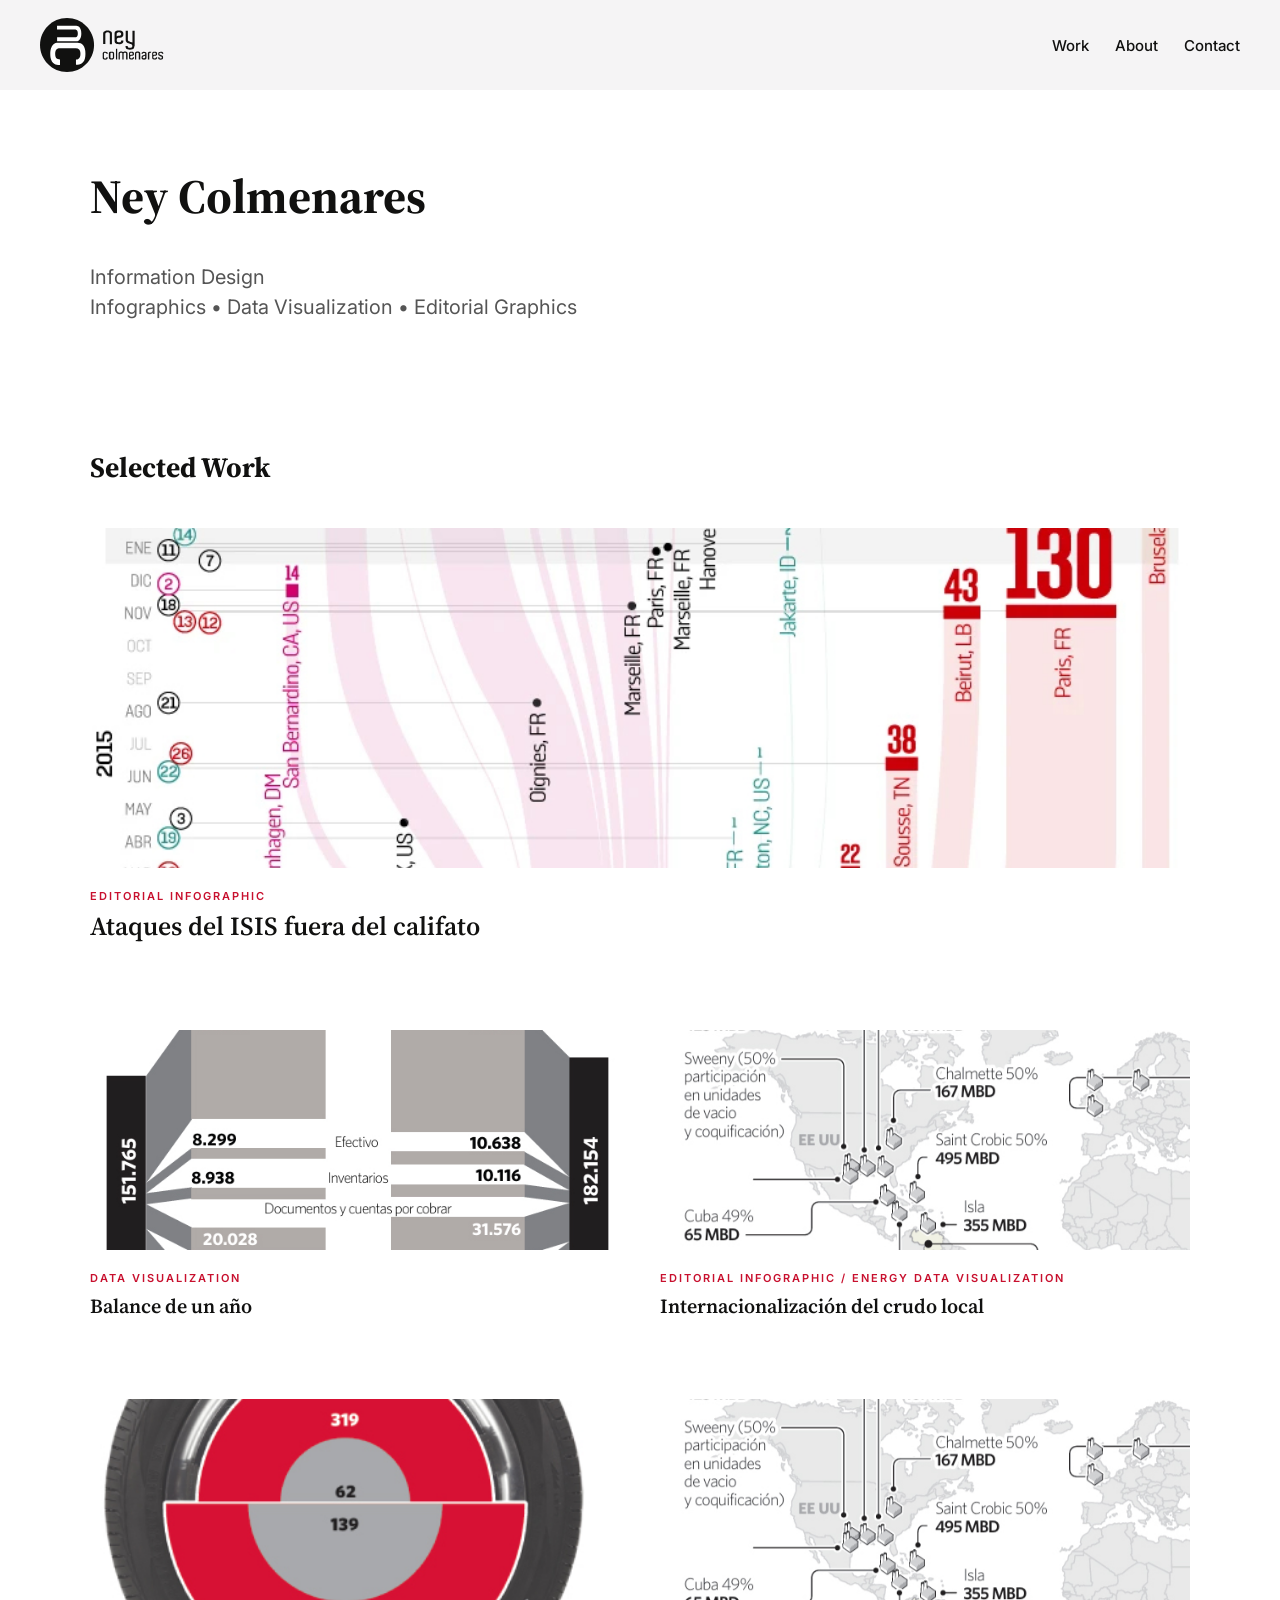
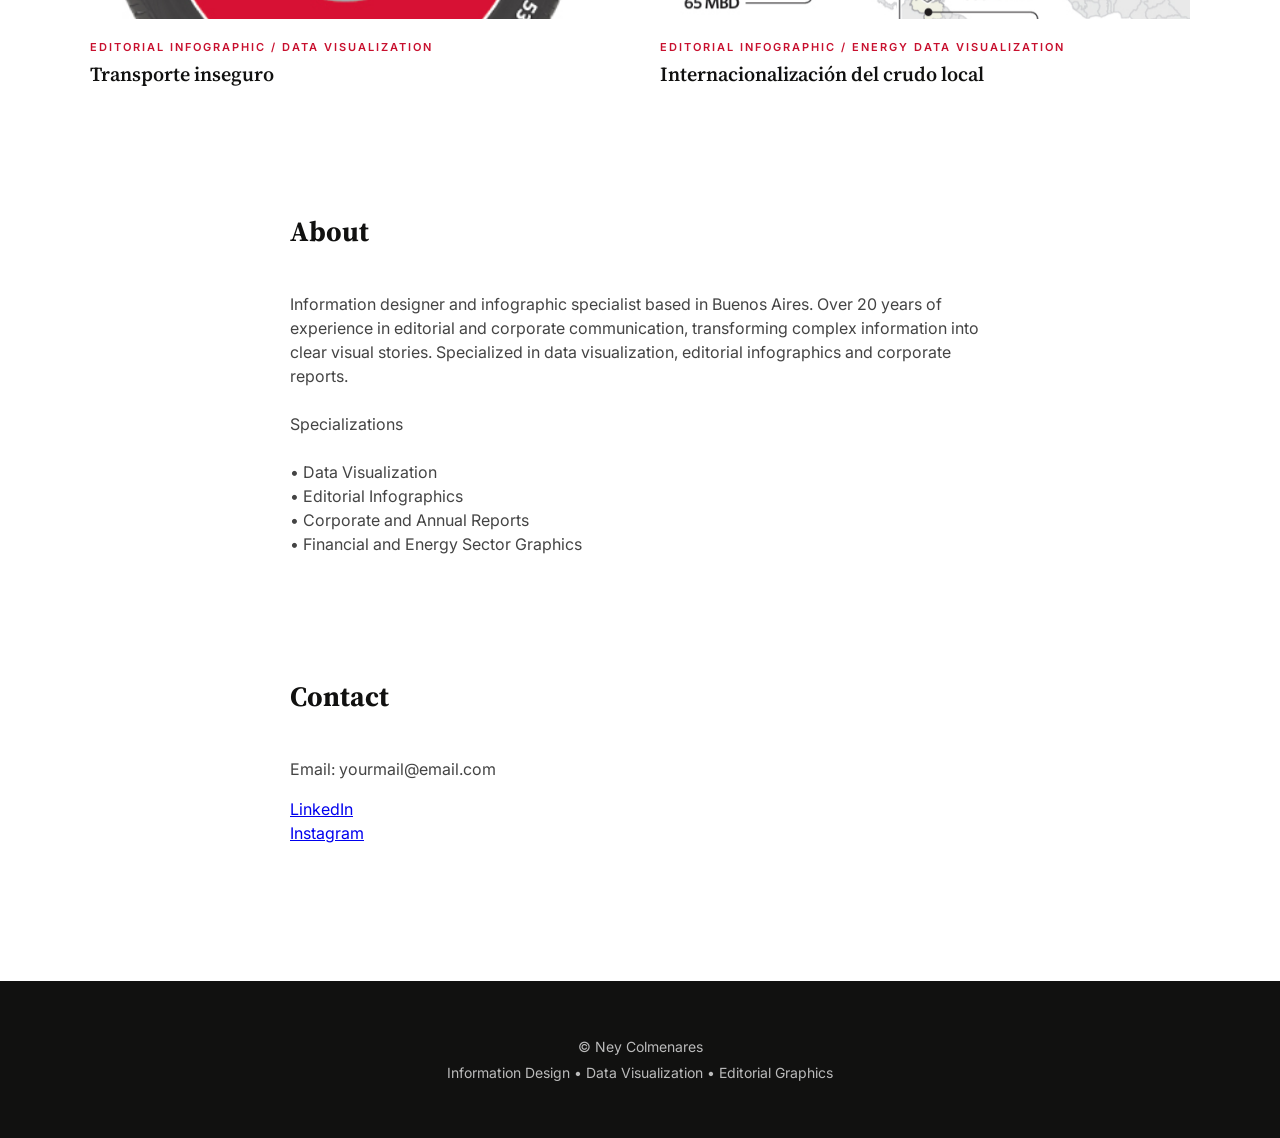
==== index.html @ bd168731 "Add files via upload" ====
<!DOCTYPE html>
<html lang="en">

<head>
<meta charset="UTF-8">
<meta name="viewport" content="width=device-width, initial-scale=1.0">

<title>Ney Colmenares | Information Design</title>

<link href="https://fonts.googleapis.com/css2?family=Inter:wght@400;500;600&family=Source+Serif+4:wght@600;700&display=swap" rel="stylesheet">
<link rel="stylesheet" href="css/styles.css">

</head>


<body>


<header class="header">

<div class="logo">
<img src="images/logo.svg" alt="Ney Colmenares logo">
</div>

<nav>
<a href="#work">Work</a>
<a href="#about">About</a>
<a href="#contact">Contact</a>
</nav>

</header>

<!--------------------------------------------------------------->

<section class="hero">

<h1>Ney Colmenares</h1>

<p>
Information Design<br>
Infographics • Data Visualization • Editorial Graphics
</p>

</section>

<!--------------------------------------------------------------->


<section id="work">

<h2>Selected Work</h2>

<div class="grid">

<article class="project featured">
<a href="ataques-isis.html">
<img src="images/isis.jpg" alt="Ataques del ISIS fuera del califato">

<span class="category">Editorial Infographic</span>
<h3>Ataques del ISIS fuera del califato</h3>

</a>
</article>

<article class="project">
<a href="balance-anio.html">
<img src="images/balanceDeUnAnioTN.jpg" alt="Balance de un año">

<span class="category">Data Visualization</span>
<h3>Balance de un año</h3>

</a>
</article>

<article class="project">
<a href="crudo-local.html">
<img src="images/crudo-localTN.jpg" alt="Internacionalización del crudo local">

<span class="category">Editorial Infographic / Energy Data Visualization</span>
<h3>Internacionalización del crudo local</h3>

</a>
</article>

<article class="project">
<a href="transporte-inseguro.html">
<img src="images/transporteInseguroTN.jpg" alt="Transporte inseguro">

<span class="category">Editorial Infographic / Data Visualization</span>
<h3>Transporte inseguro</h3>

</a>
</article>

<article class="project">
<a href="crudo-local.html">
<img src="images/crudo-localTN.jpg" alt="Internacionalización del crudo local">

<span class="category">Editorial Infographic / Energy Data Visualization</span>
<h3>Internacionalización del crudo local</h3>

</a>
</article>

</div>
</section>

<!--------------------------------------------------------------->

<section id="about">

<h2>About</h2>

<p>
Information designer and infographic specialist based in Buenos Aires.

Over 20 years of experience in editorial and corporate communication, transforming complex information into clear visual stories.

Specialized in data visualization, editorial infographics and corporate reports.
<br><br>
Specializations
<br><br>
• Data Visualization<br>
• Editorial Infographics<br>
• Corporate and Annual Reports<br>
• Financial and Energy Sector Graphics
</p>

</section>

<!--------------------------------------------------------------->

<section id="contact">

<h2>Contact</h2>

<p>Email: yourmail@email.com</p>

<p>
<a href="#">LinkedIn</a><br>
<a href="#">Instagram</a>
</p>

</section>

<!--------------------------------------------------------------->

<footer>

<p>© Ney Colmenares</p>
<p>Information Design • Data Visualization • Editorial Graphics</p>

</footer>


</body>

</html>
---- css/styles.css ----
:root{
--accent:#C8102E;
--dark:#111110;
--light:#f5f4f5;
}

/* base */

body{
font-family: 'Inter', sans-serif;
margin:0;
background:white;
color:var(--dark);
line-height:1.5;
}

h1,h2,h3{
font-family: 'Source Serif 4', serif;
}

/* ancho editorial */

section{
max-width:1100px;
margin:auto;
}

section h2{
font-size:28px;
margin-bottom:40px;
}

/* header */

.header{
display:flex;
justify-content:space-between;
align-items:center;
padding:18px 40px;
position:sticky;
top:0;
background:var(--light);
z-index:100;
}

/* logo */

.logo img{
width:130px;
height:auto;
display:block;
}

/* navegación */

nav a{
margin-left:22px;
text-decoration:none;
color:var(--dark);
font-weight:500;
font-size:15px;
}

nav a:hover{
color:var(--accent);
}

/* hero */

.hero{
padding:40px 40px 40px 40px;
}

.hero h1{
font-size:48px;
line-height:1.1;
font-weight:700;
}

.hero p{
font-size:20px;
color:#555;
margin-top:10px;
}

/* sección work */

#work{
padding:40px;
}

/* grilla editorial */

.grid{
display:grid;
grid-template-columns:repeat(2,1fr);
gap:40px;
align-items:start;
}

/* proyecto destacado */

.project:first-child{
grid-column:span 2;
}

.project{
cursor:pointer;
}

/* imágenes */

.featured{
grid-column:span 2;
}

.featured img{
height:320px;
object-fit:cover;
}

.project img{
width:100%;
height:220px;
object-fit:cover;
}

.project:hover img{
transform:scale(1.03);
}

/* links proyecto */

.project a{
text-decoration:none;
color:var(--dark);
}

/* títulos proyecto */

.project h3{
margin-top:14px;
font-size:20px;
}

.project:hover h3{
color:var(--accent);
}

/* categoría proyecto */

.grid{
display:grid;
grid-template-columns:repeat(2,1fr);
gap:60px 40px;
align-items:start;
}

.project{
cursor:pointer;
}

.project img{
width:100%;
height:220px;
object-fit:cover;
transition:transform 0.35s ease;
}

.project:hover img{
transform:scale(1.03);
}


.project-page{
max-width:900px;
margin:auto;
padding:80px 20px;
}

.project-page h1{
font-size:40px;
margin-bottom:10px;
}

.project-section{
margin-top:40px;
}

.project-section h2{
font-size:16px;
margin-bottom:10px;
text-transform:uppercase;
letter-spacing:1px;
}

.project-section p{
line-height:1.7;
color:#444;
max-width:700px;
}

.project-image{
margin-top:40px;
}

.project-image img{
width:100%;
height:auto;
}

.reference-image{
margin-top:20px;
}

.reference-image img{
width:100%;
max-width:700px;
height:auto;
}

/* featured */

.project.featured{
grid-column:span 2;
}

.project.featured img{
height:340px;
}

/* category */

.category{
display:block;
font-size:11px;
letter-spacing:2px;
text-transform:uppercase;
color:var(--accent);
margin-top:14px;
font-weight:600;
}

.project.featured .category{
font-size:11px;
letter-spacing:2px;
}

/* titles */

.project h3{
margin-top:6px;
font-size:20px;
font-weight:600;
line-height:1.3;
transition:all 0.25s ease;
}

.project.featured h3{
font-size:26px;
}

.project:hover h3{
transform:translateY(-2px);
color:var(--accent);
}
/* about y contact */

#about,
#contact{
padding:40px;
max-width:700px;
}

#about p,
#contact p{
color:#444;
}

/* Project page */

.project-page{
max-width:900px;
margin:auto;
padding:80px 20px;
}

.project-page h1{
font-size:40px;
margin-bottom:10px;
}

.project-section{
margin-top:40px;
}

.project-section h2{
font-size:18px;
margin-bottom:10px;
text-transform:uppercase;
letter-spacing:1px;
}

.project-section p{
line-height:1.6;
color:#444;
}

.project-image{
margin-top:60px;
}

.project-image img{
width:100%;
height:auto;
}


/* footer */

footer{
padding:50px 40px;
text-align:center;
font-size:14px;
color:#bbb;
margin-top:80px;
background:var(--dark);
}

footer p{
margin:5px 0;
}
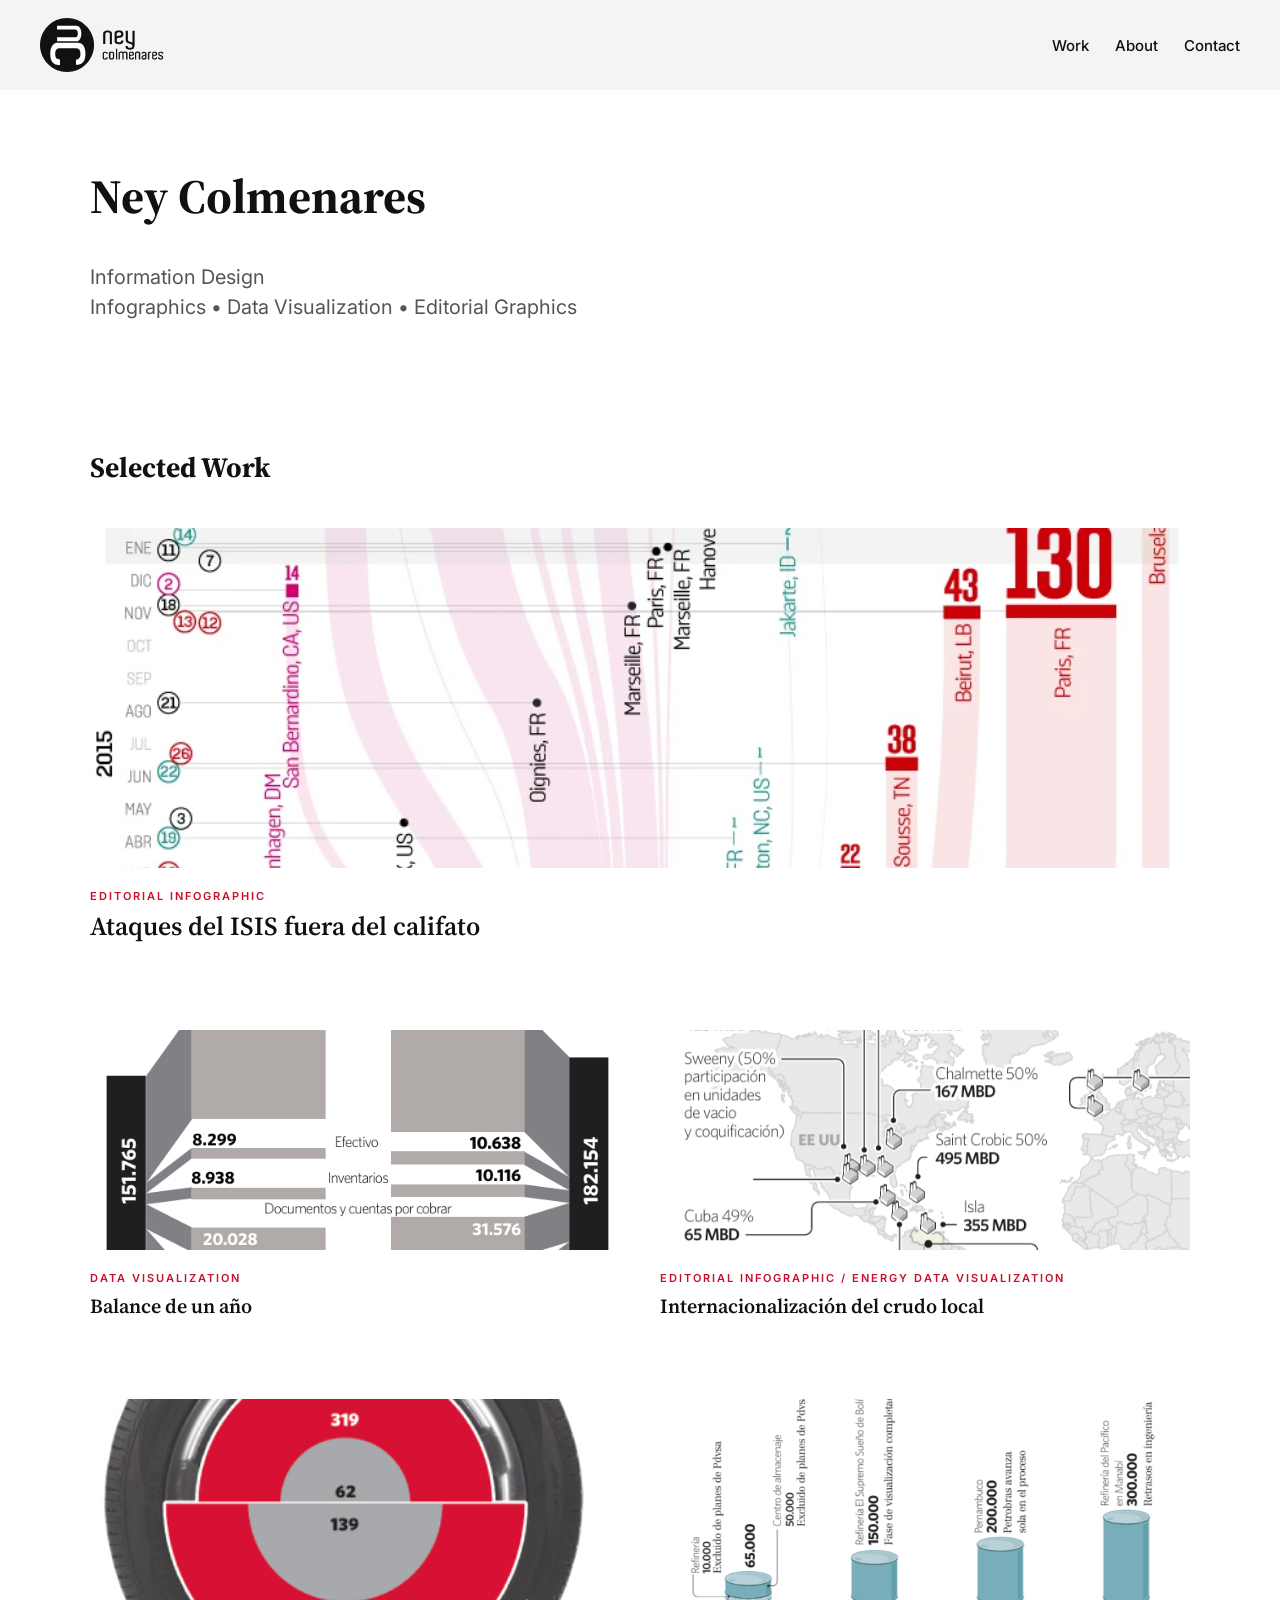
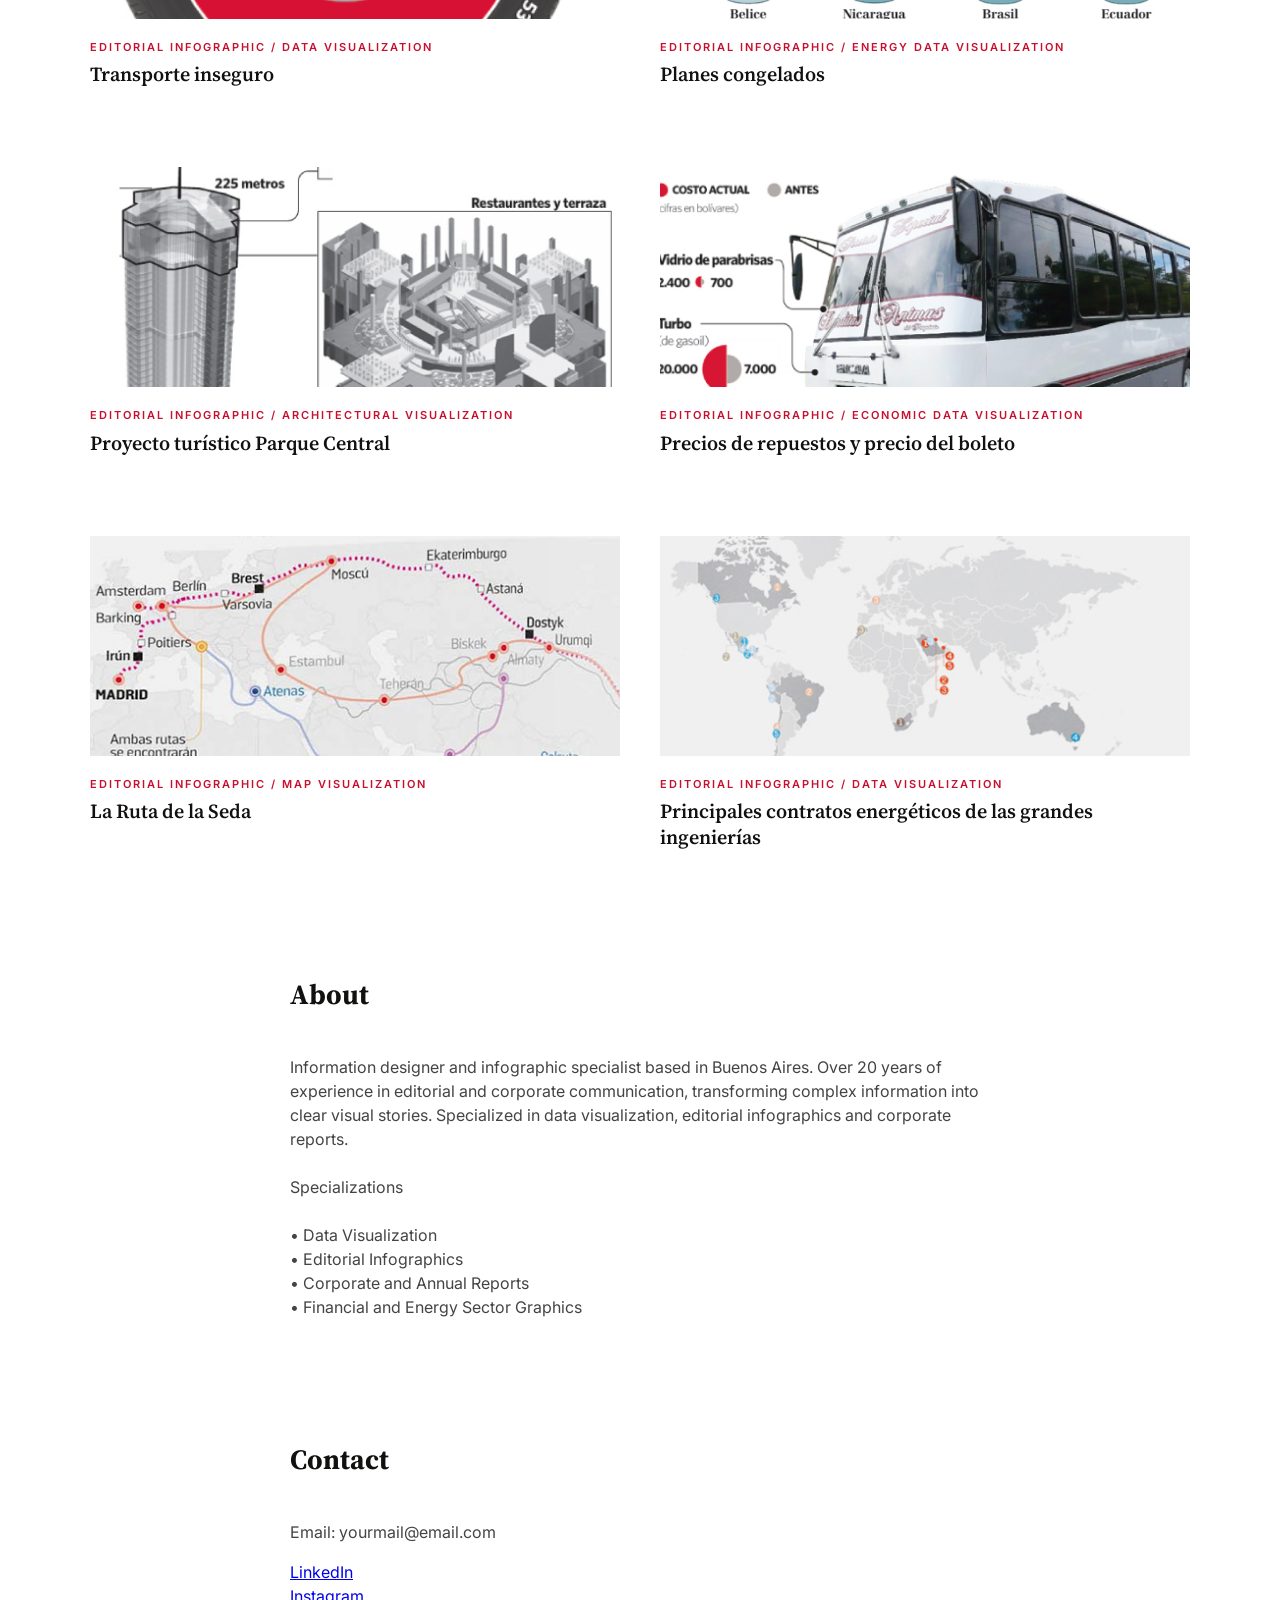
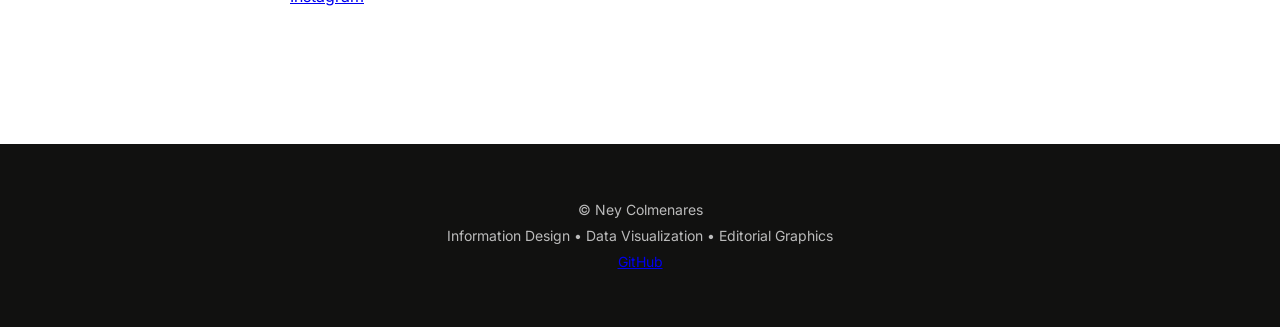
==== commit 5ac388aa: "Add files via upload" ====
--- a/index.html
+++ b/index.html
@@ -4,11 +4,13 @@
 <head>
 <meta charset="UTF-8">
 <meta name="viewport" content="width=device-width, initial-scale=1.0">
+<meta name="description" content="Portfolio of editorial infographics and data visualization by Ney Colmenares, infographic designer with over 20 years of experience.">
 
 <title>Ney Colmenares | Information Design</title>
 
 <link href="https://fonts.googleapis.com/css2?family=Inter:wght@400;500;600&family=Source+Serif+4:wght@600;700&display=swap" rel="stylesheet">
 <link rel="stylesheet" href="css/styles.css">
+<link rel="icon" type="image/svg+xml" href="images/favicon.svg">
 
 </head>
 
@@ -93,11 +95,53 @@
 </article>
 
 <article class="project">
-<a href="crudo-local.html">
-<img src="images/crudo-localTN.jpg" alt="Internacionalización del crudo local">
+<a href="planes-congelados.html">
+<img src="images/planes-congeladosTN.jpg" alt="Planes congelados">
 
 <span class="category">Editorial Infographic / Energy Data Visualization</span>
-<h3>Internacionalización del crudo local</h3>
+<h3>Planes congelados</h3>
+
+</a>
+</article>
+
+</article>
+
+<article class="project">
+<a href="parque-central.html">
+<img src="images/parque-centralTN.jpg" alt="Proyecto turístico">
+
+<span class="category">Editorial Infographic / Architectural Visualization</span>
+<h3>Proyecto turístico Parque Central</h3>
+
+</a>
+</article>
+
+<article class="project">
+<a href="precio-repuestos.html">
+<img src="images/precio-repuestosTN.jpg" alt="Precios de repuestos">
+
+<span class="category">Editorial Infographic / Economic Data Visualization</span>
+<h3>Precios de repuestos y precio del boleto</h3>
+
+</a>
+</article>
+
+<article class="project">
+<a href="la-ruta-de-la-seda.html">
+<img src="images/la-ruta-de-la-sedaTN.jpg" alt="La ruta de la seda">
+
+<span class="category">Editorial Infographic / Map Visualization</span>
+<h3>La Ruta de la Seda</h3>
+
+</a>
+</article>
+
+<article class="project">
+<a href="contratos-emergeticos.html">
+<img src="images/contratos-emergeticosTN.jpg" alt="Contratos energéticos">
+
+<span class="category">Editorial Infographic / Data Visualization</span>
+<h3>Principales contratos energéticos de las grandes ingenierías</h3>
 
 </a>
 </article>
@@ -149,6 +193,7 @@
 
 <p>© Ney Colmenares</p>
 <p>Information Design • Data Visualization • Editorial Graphics</p>
+<p><a href="https://github.com/neycolmenares">GitHub</a></p>
 
 </footer>
 
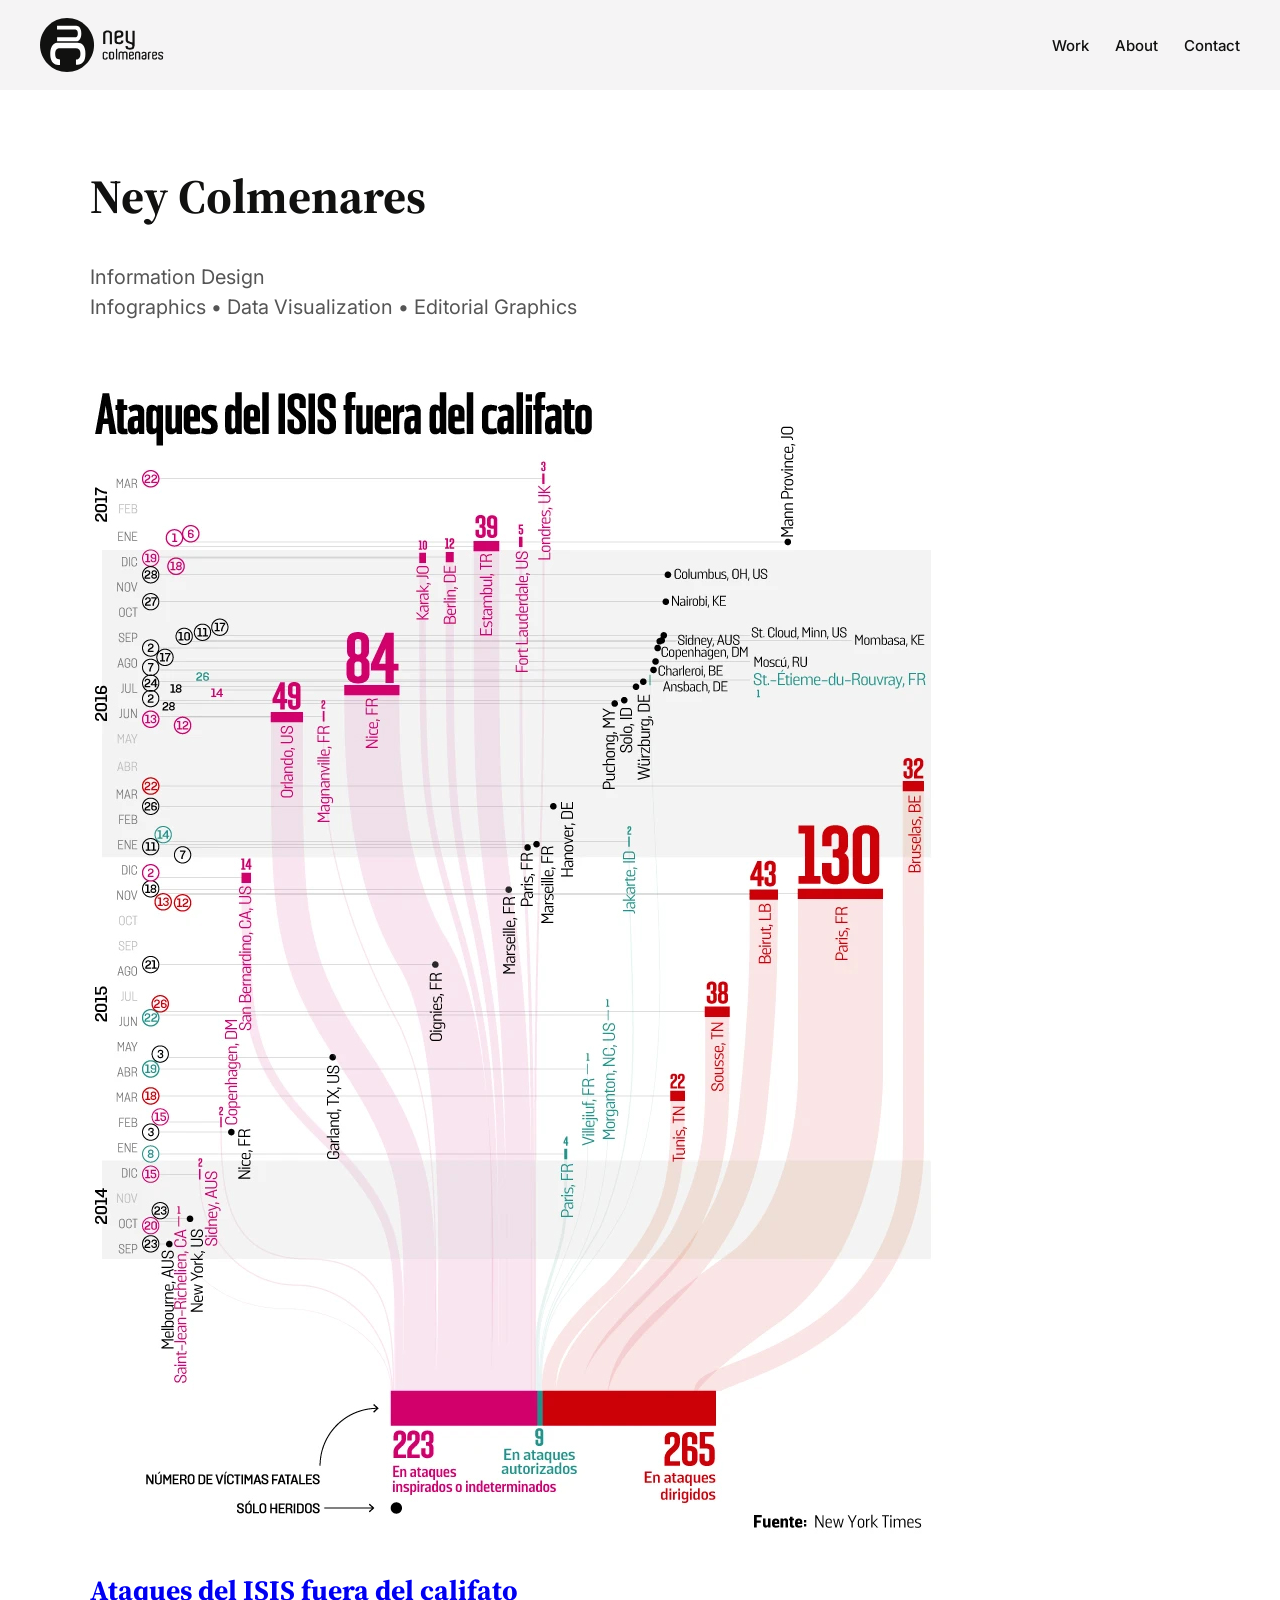
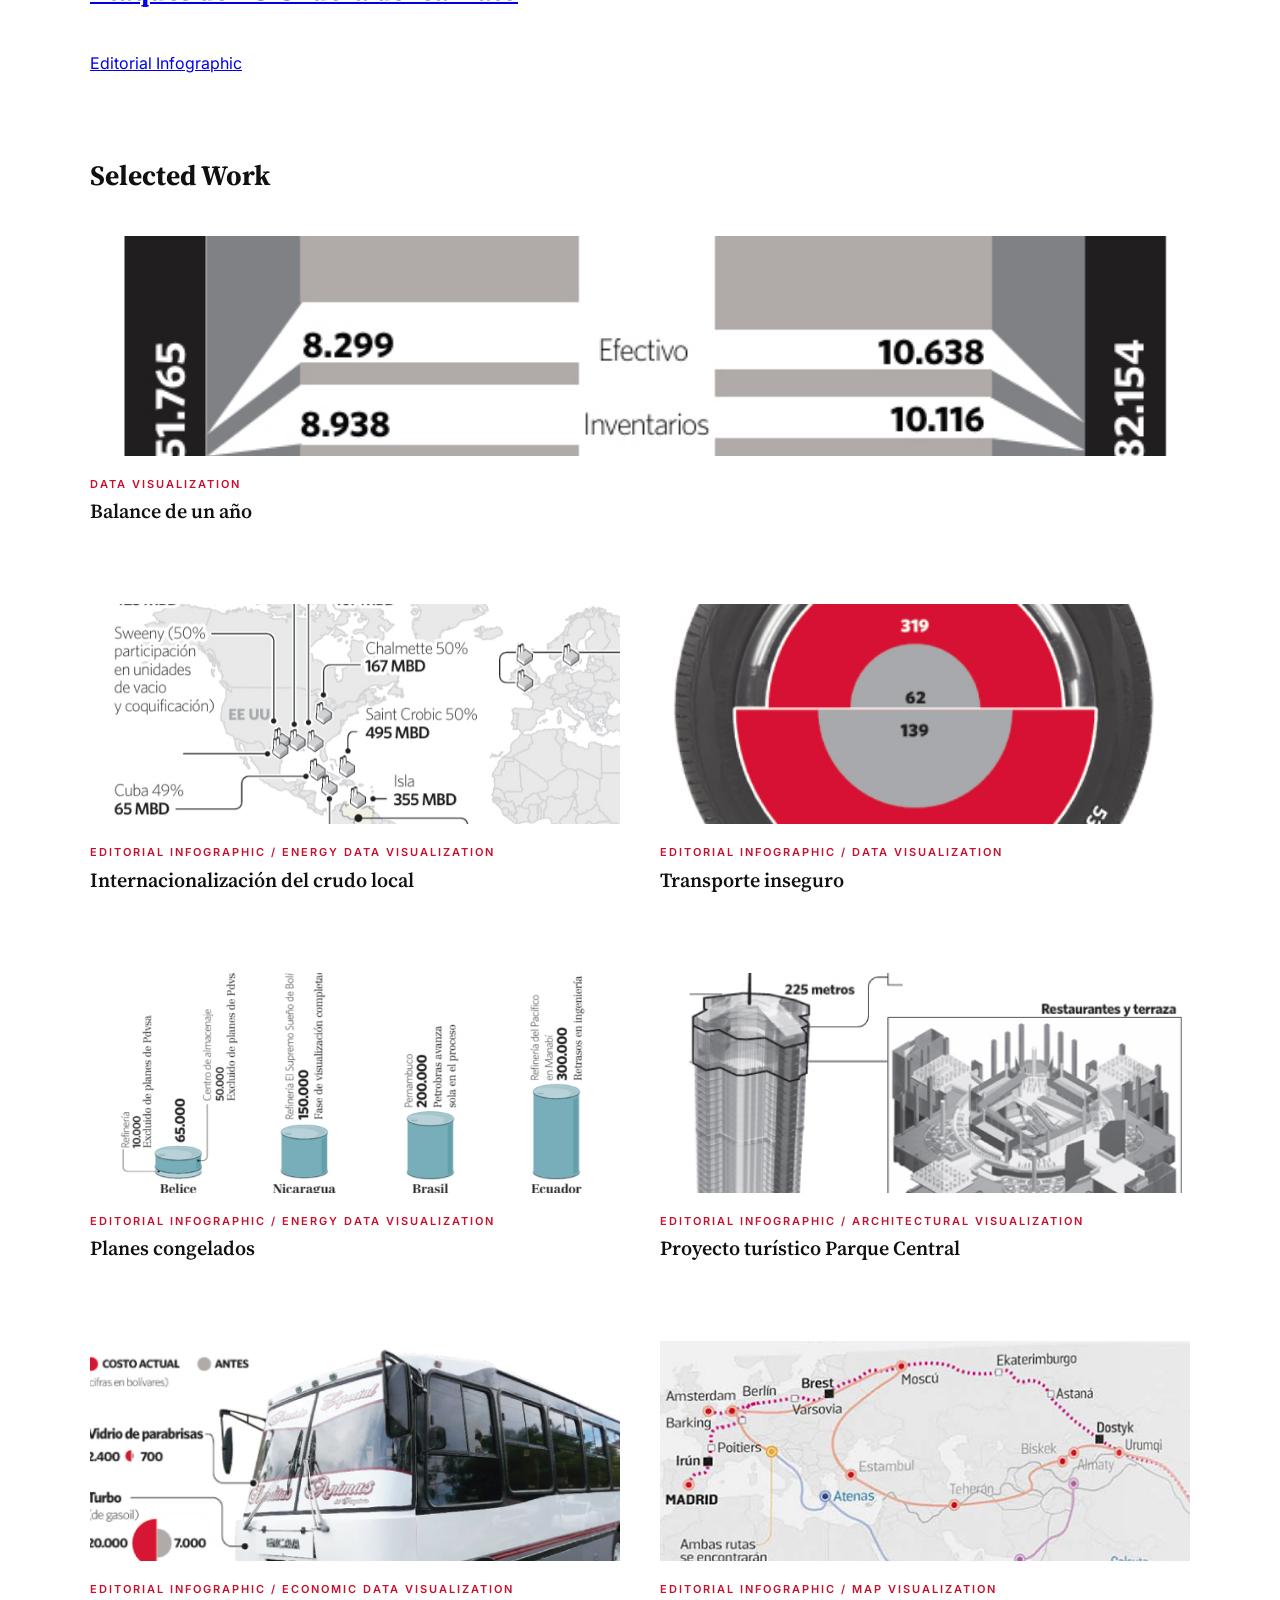
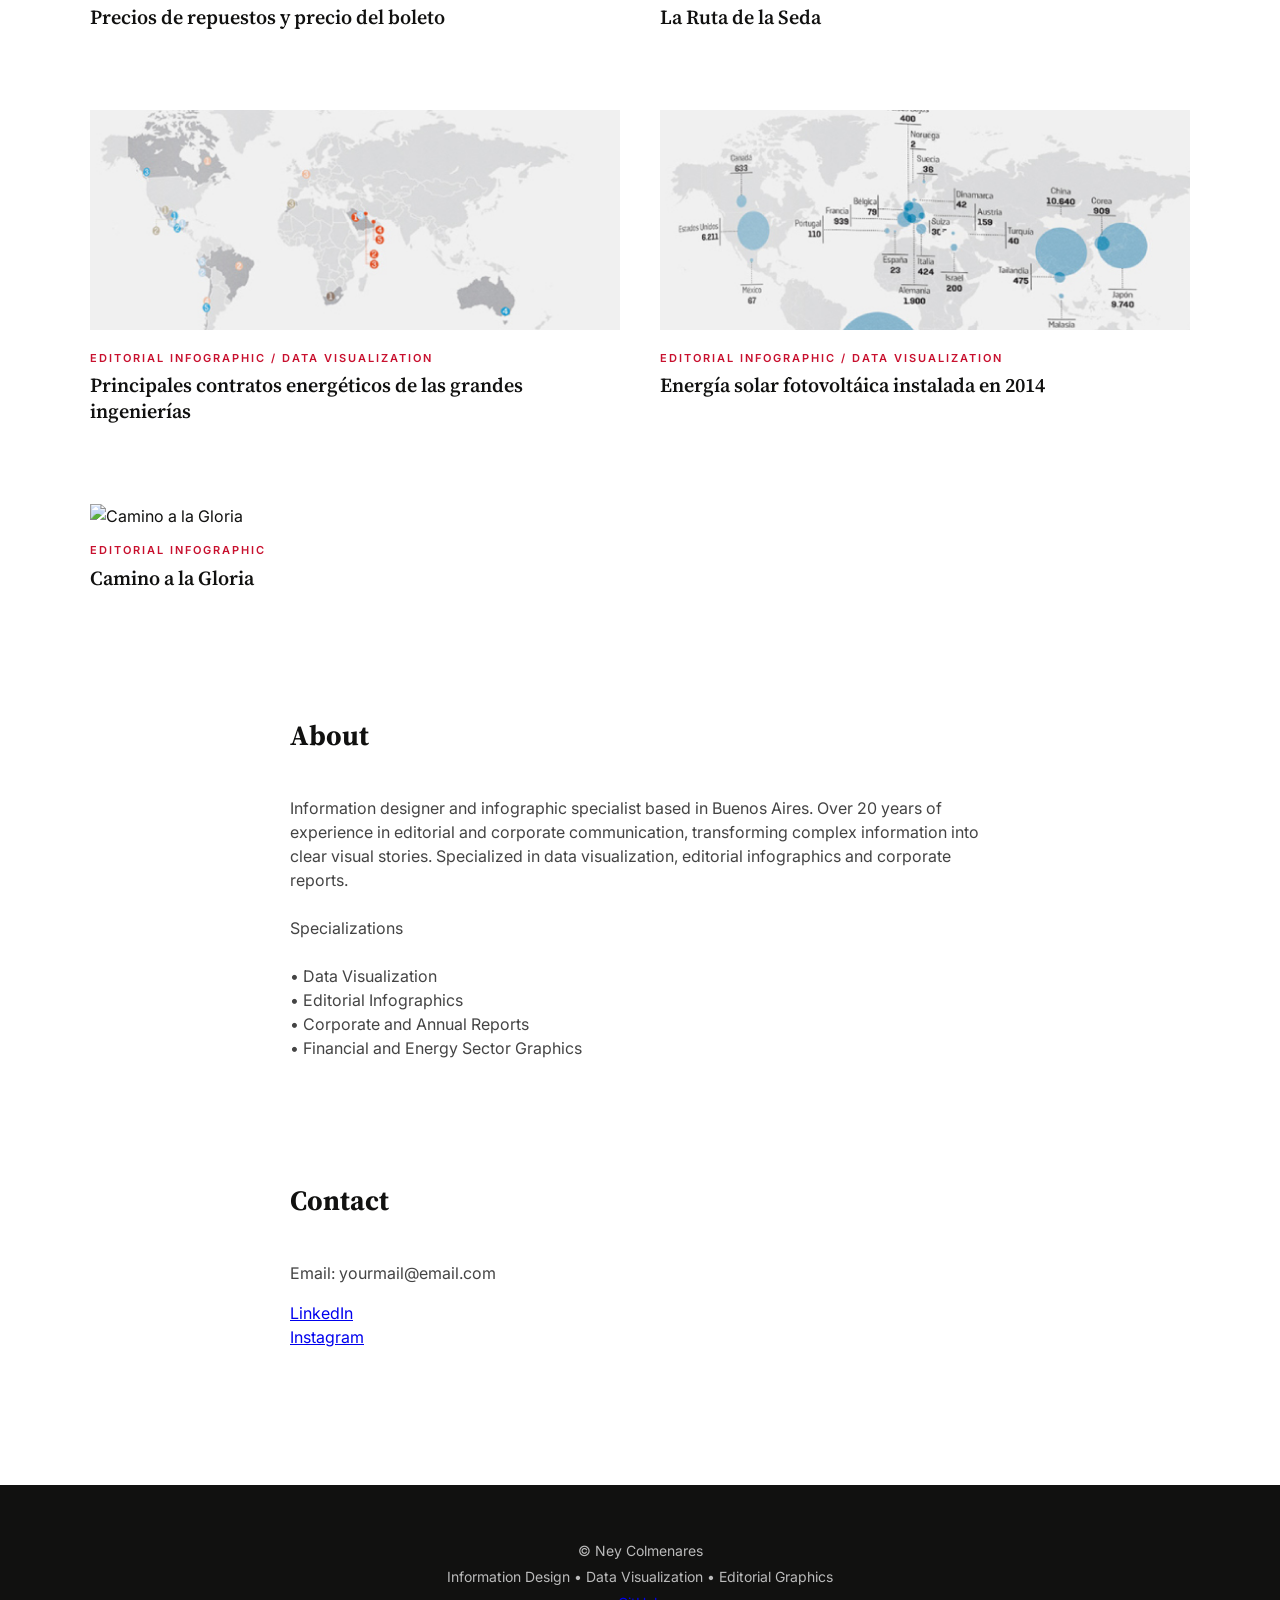
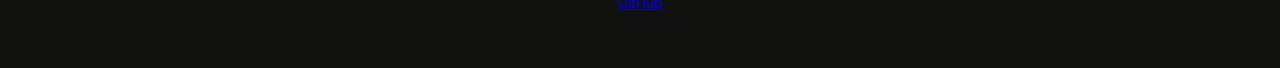
==== commit c4d109e1: "Add files via upload" ====
--- a/index.html
+++ b/index.html
@@ -32,6 +32,7 @@
 
 </header>
 
+
 <!--------------------------------------------------------------->
 
 <section class="hero">
@@ -45,6 +46,21 @@
 
 </section>
 
+<section class="hero-project">
+  <a href="ataques-isis.html">
+    
+    <div class="hero-image">
+      <img src="images/isis.jpg" alt="Ataques del ISIS fuera del califato">
+    </div>
+
+    <div class="hero-content">
+      <h2>Ataques del ISIS fuera del califato</h2>
+      <p>Editorial Infographic</p>
+    </div>
+
+  </a>
+</section>
+
 <!--------------------------------------------------------------->
 
 
@@ -54,7 +70,7 @@
 
 <div class="grid">
 
-<article class="project featured">
+<!-- <article class="project featured">
 <a href="ataques-isis.html">
 <img src="images/isis.jpg" alt="Ataques del ISIS fuera del califato">
 
@@ -62,7 +78,7 @@
 <h3>Ataques del ISIS fuera del califato</h3>
 
 </a>
-</article>
+</article>-->
 
 <article class="project">
 <a href="balance-anio.html">
@@ -142,6 +158,30 @@
 
 <span class="category">Editorial Infographic / Data Visualization</span>
 <h3>Principales contratos energéticos de las grandes ingenierías</h3>
+
+</a>
+</article>
+
+</article>
+
+<article class="project">
+<a href="fotovoltaica2014.html">
+<img src="images/fotovoltaica2014TN.jpg" alt="Energía solar fotovoltáica instalada en 2014">
+
+<span class="category">Editorial Infographic / Data Visualization</span>
+<h3>Energía solar fotovoltáica instalada en 2014</h3>
+
+</a>
+</article>
+
+</article>
+
+<article class="project">
+<a href="Camino-a-la-gloria.html">
+<img src="images/Camino-a-la-gloriaTN.jpg" alt="Camino a la Gloria">
+
+<span class="category">Editorial Infographic</span>
+<h3>Camino a la Gloria</h3>
 
 </a>
 </article>
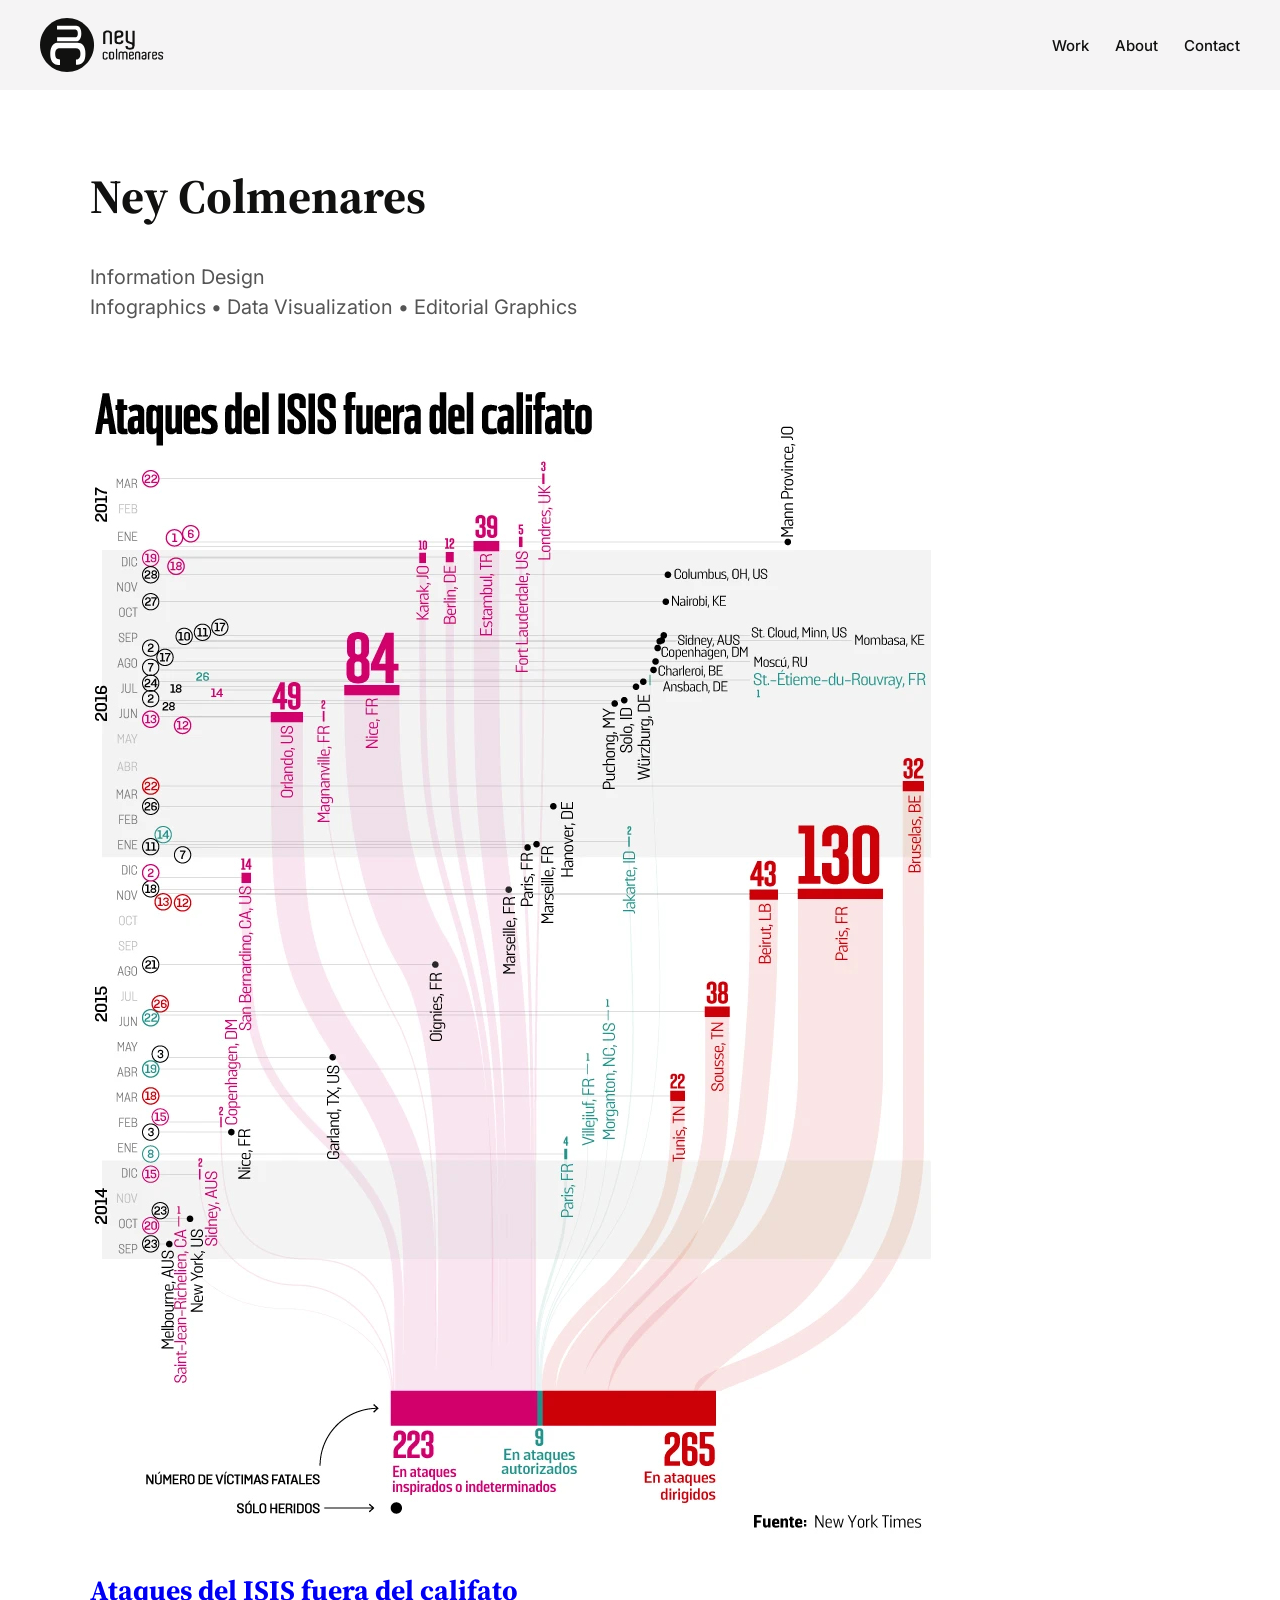
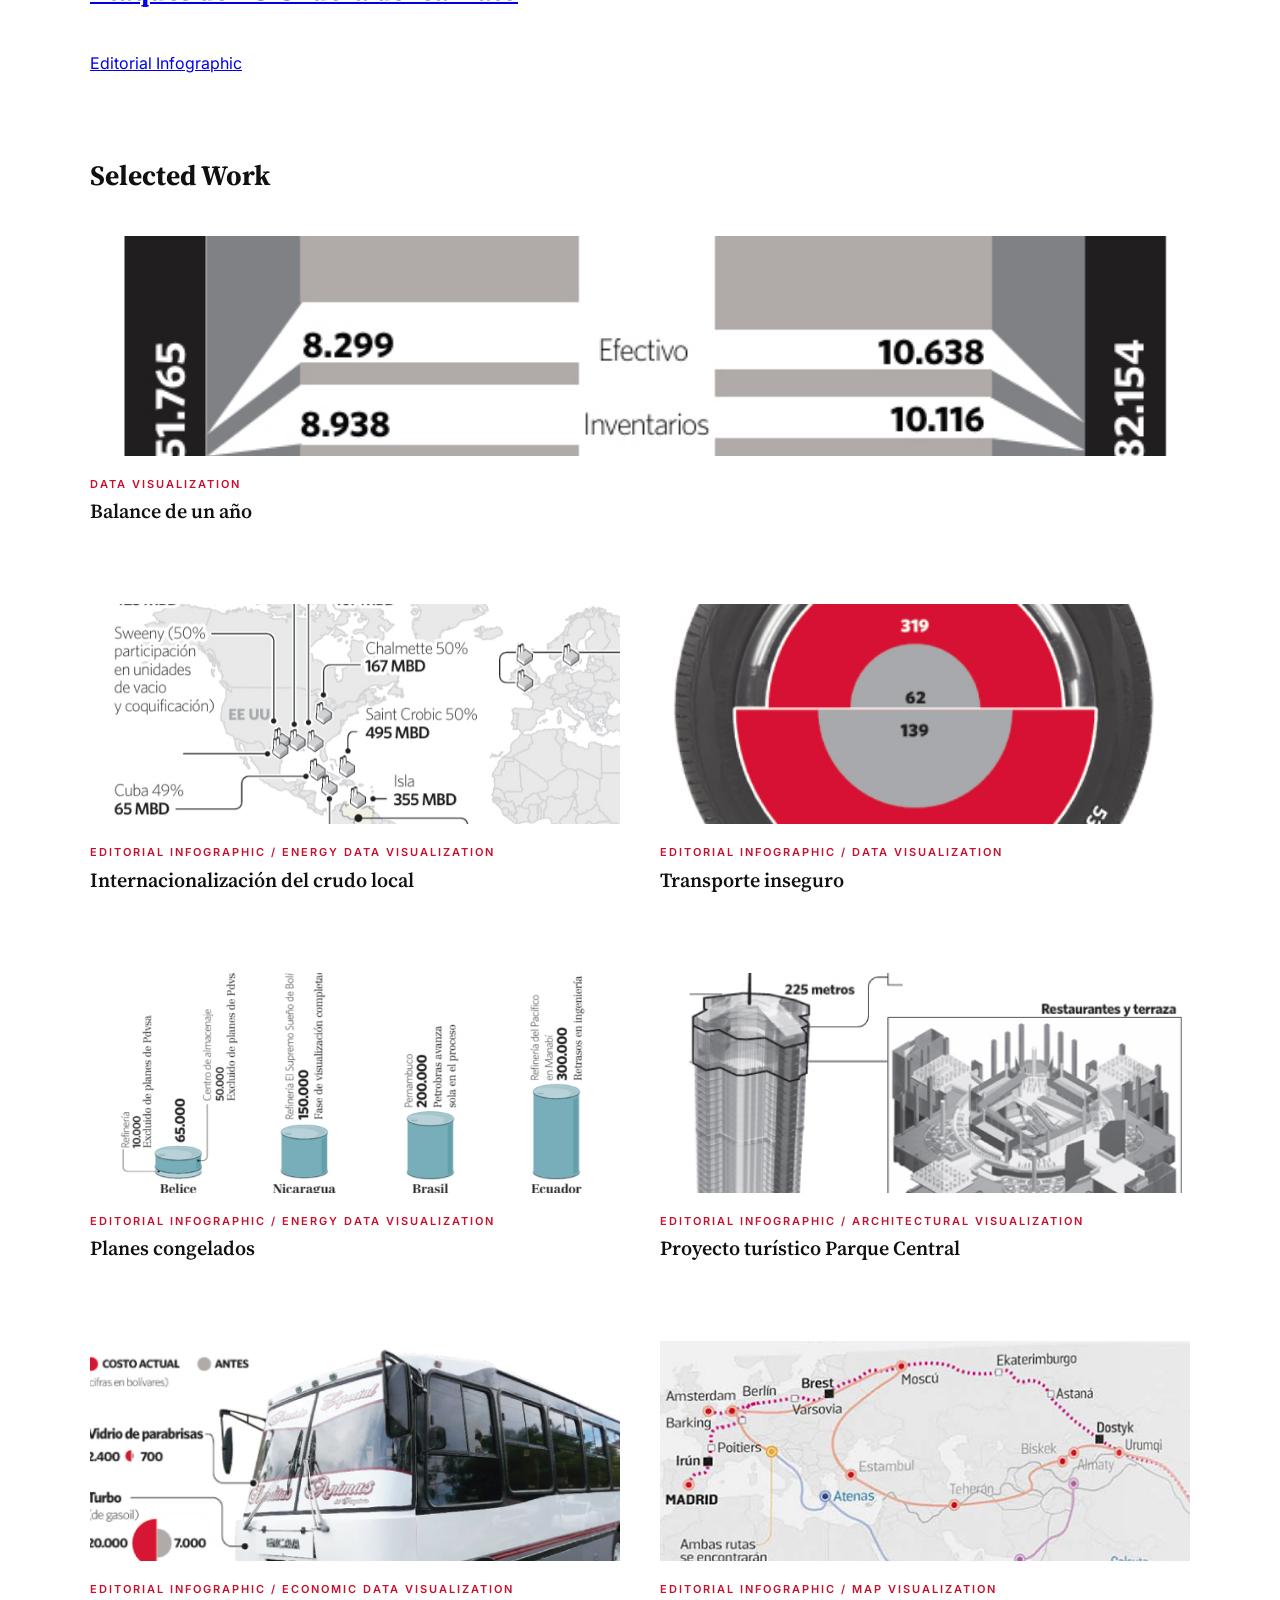
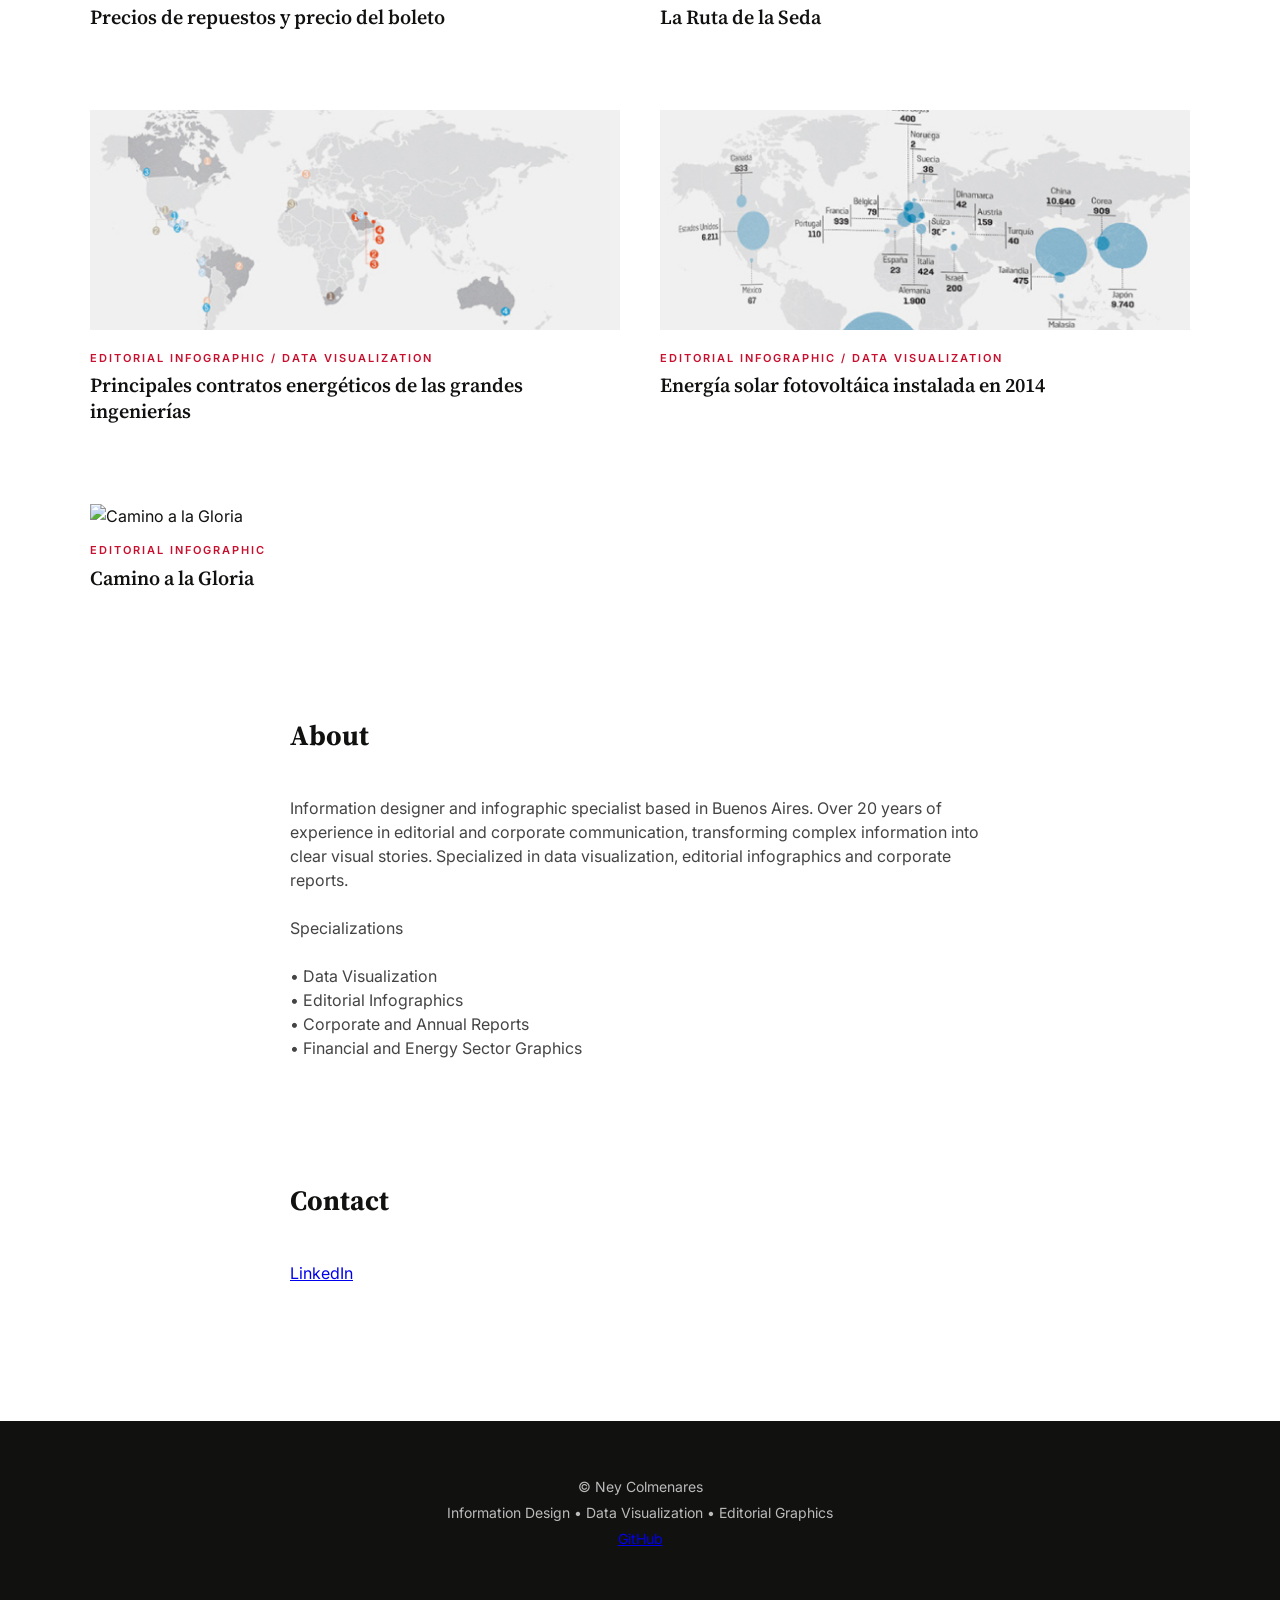
==== commit 16795a1d: "Add files via upload" ====
--- a/index.html
+++ b/index.html
@@ -218,11 +218,11 @@
 
 <h2>Contact</h2>
 
-<p>Email: yourmail@email.com</p>
 
 <p>
-<a href="#">LinkedIn</a><br>
-<a href="#">Instagram</a>
+<a href="www.linkedin.com/in/ney-colmenares-91812130">LinkedIn</a><br>
+<!--<a href="#">Instagram</a>  <p>Email: neyjcolmenares@gmail.com</p>
+-->
 </p>
 
 </section>
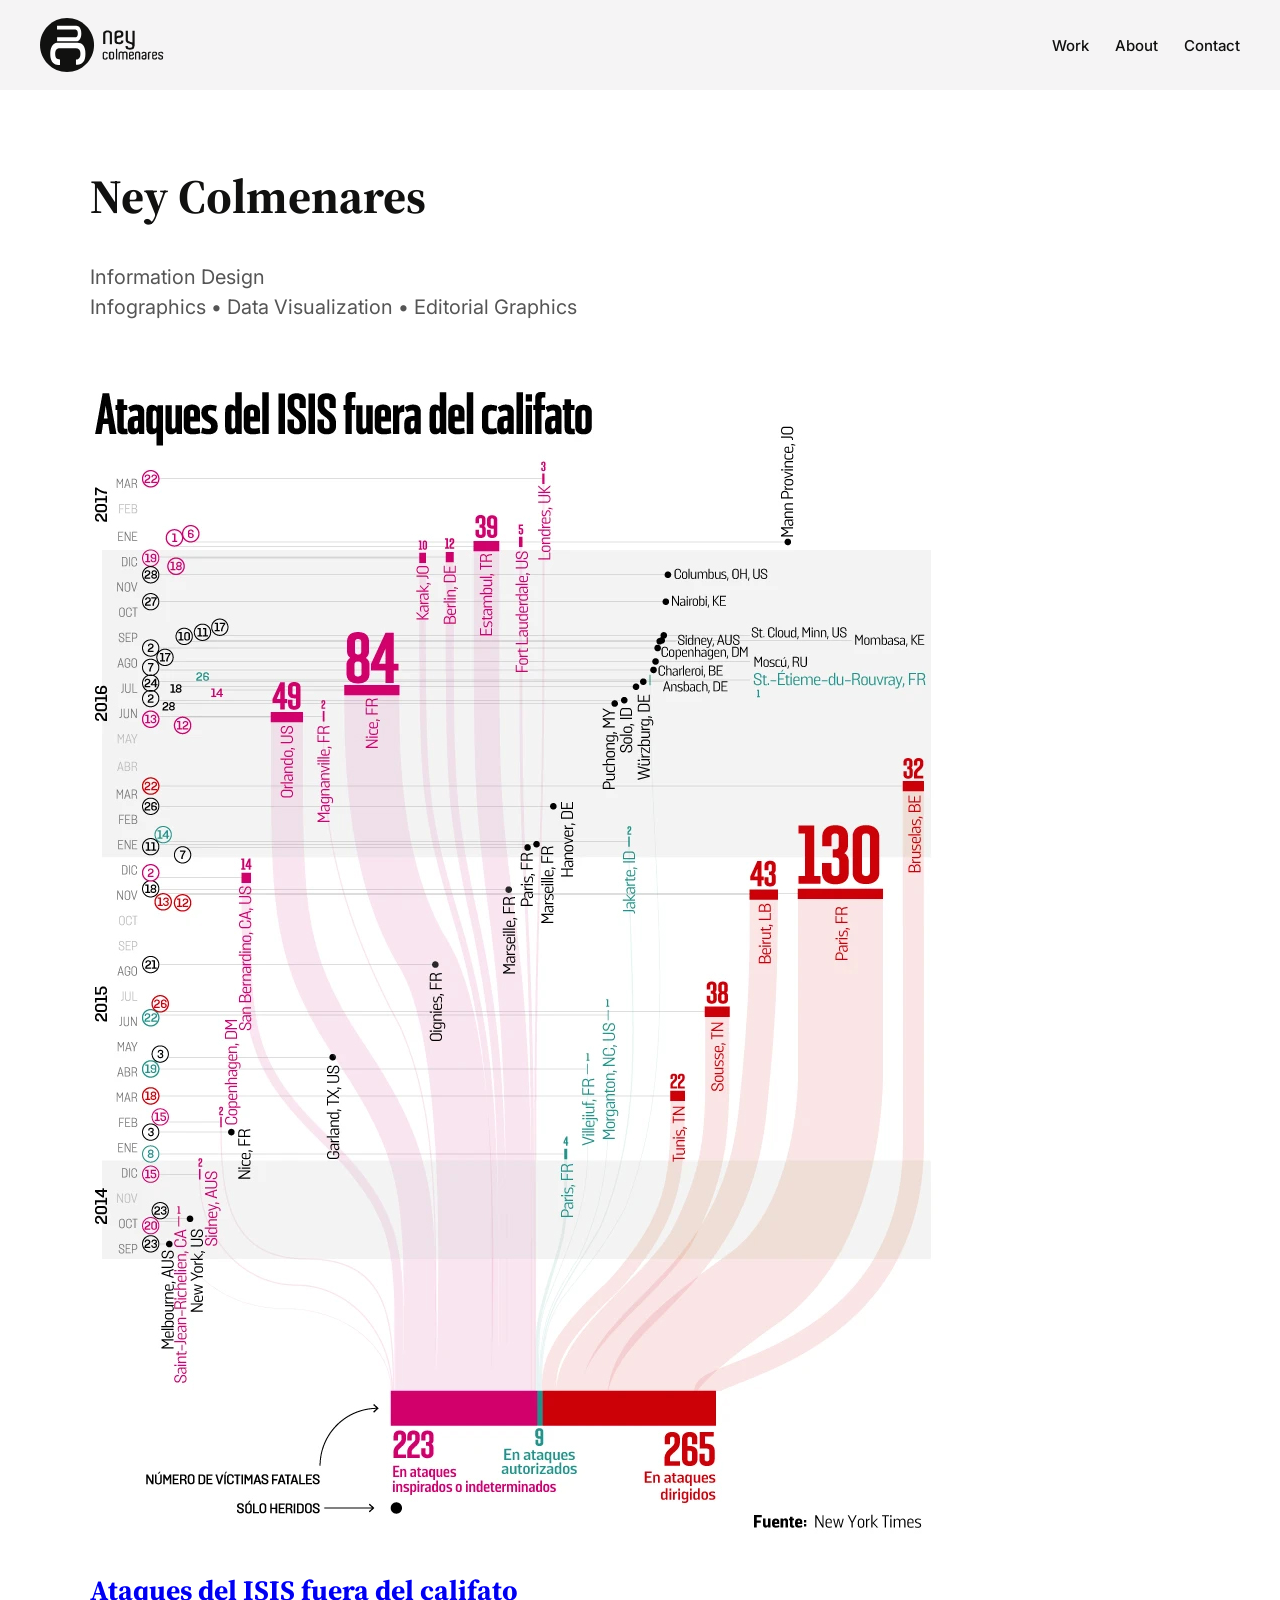
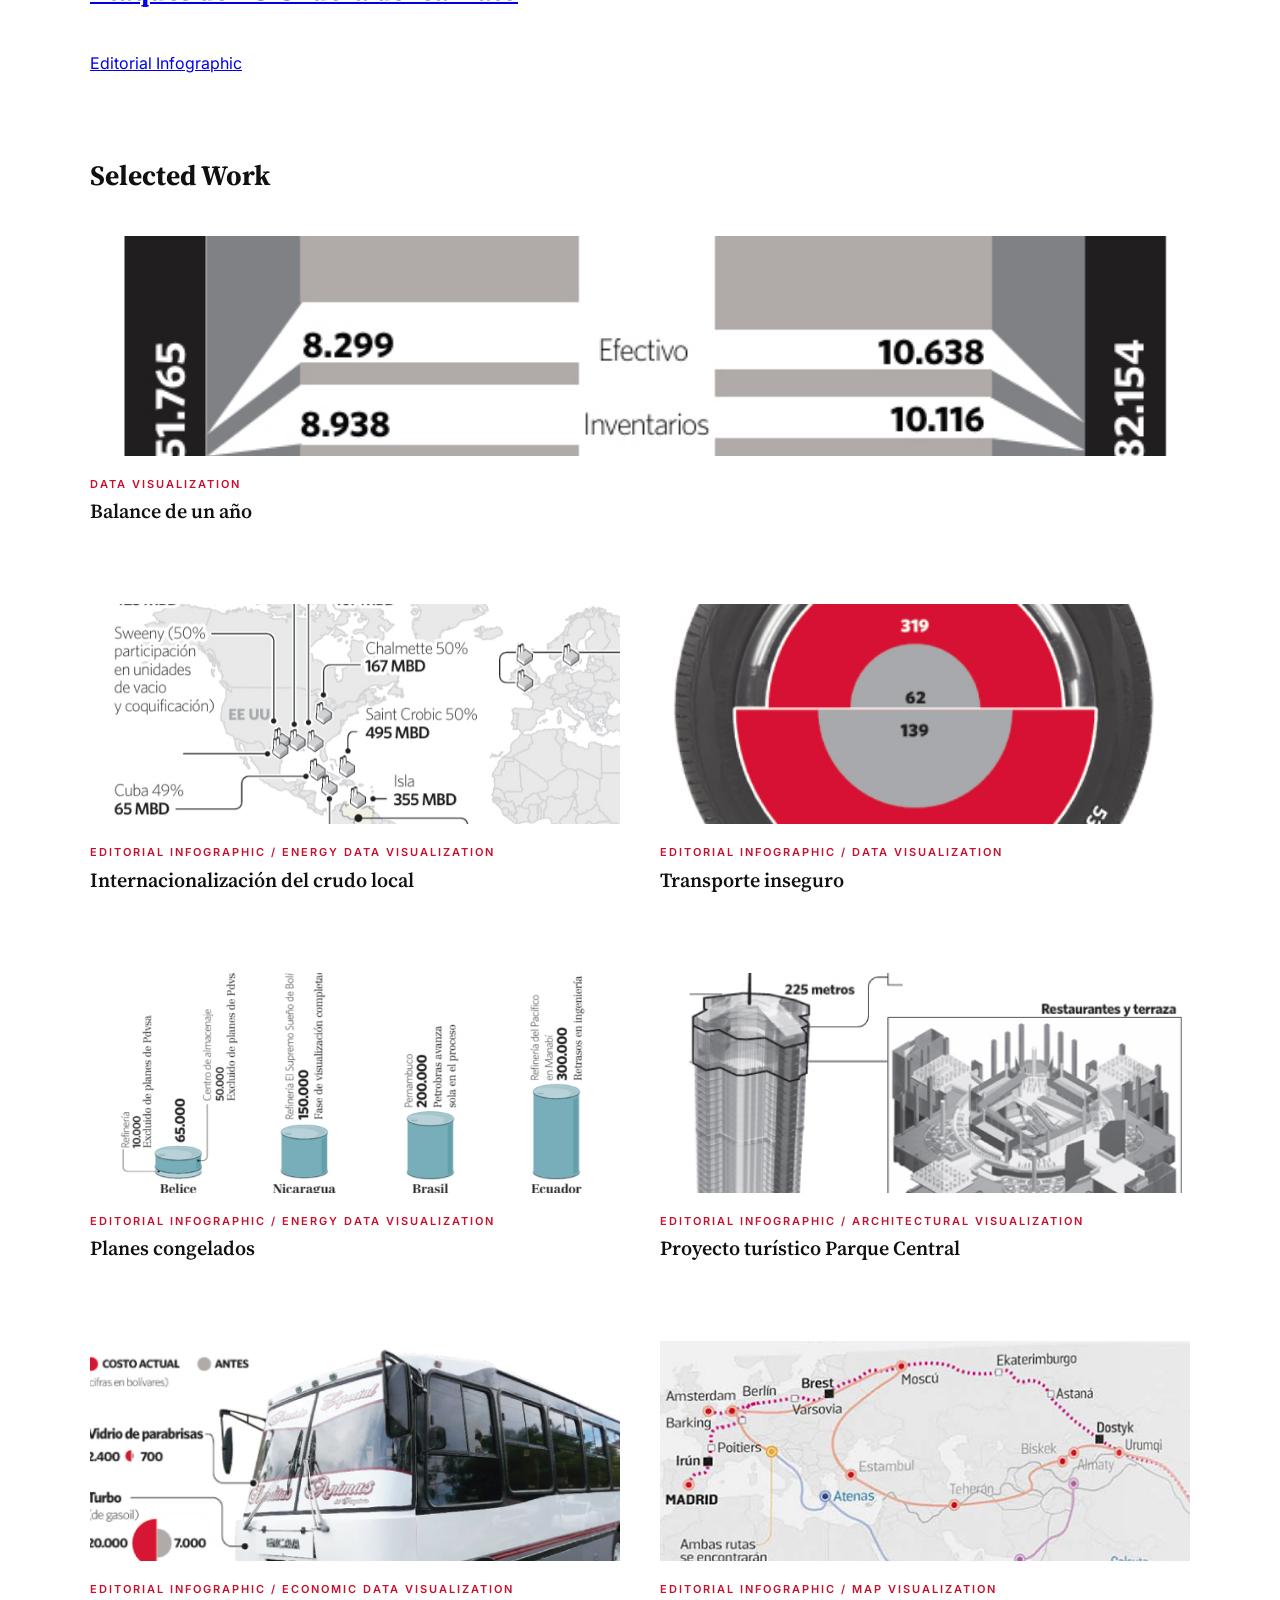
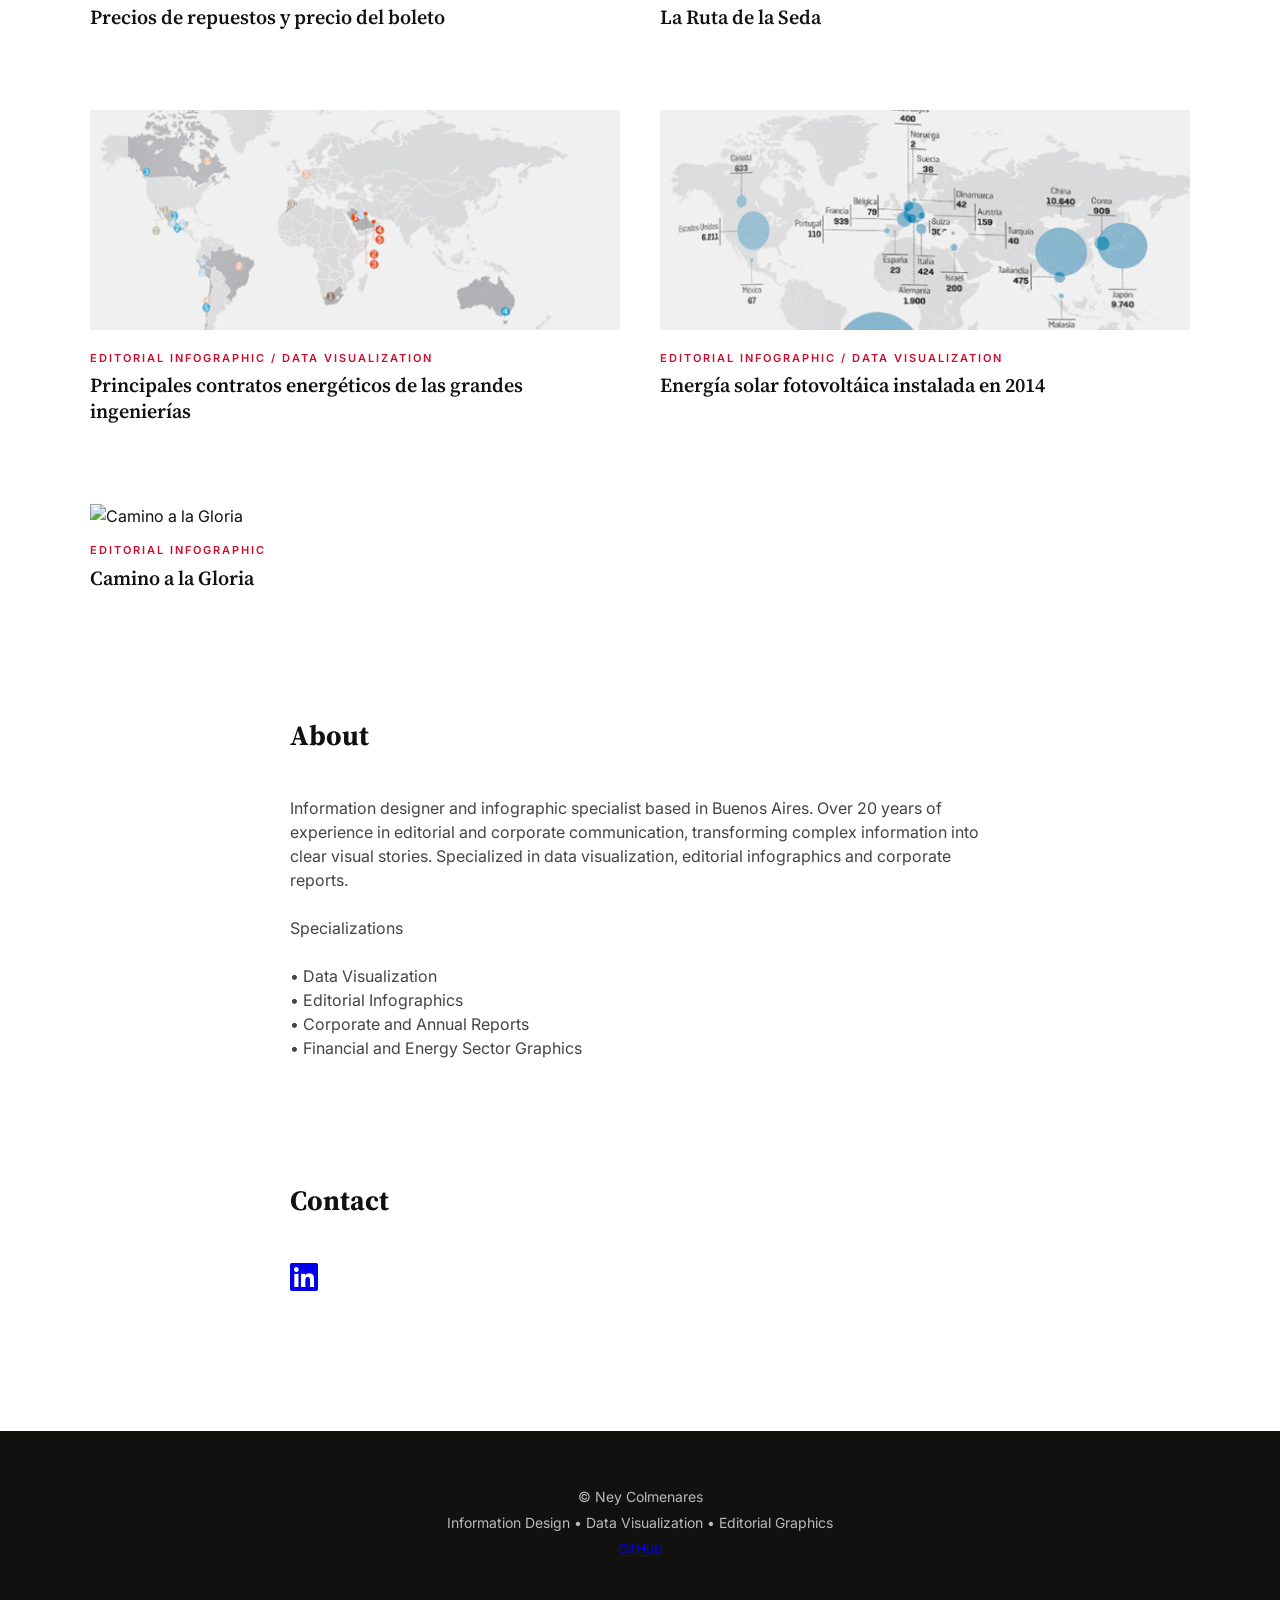
==== commit 35868250: "Add files via upload" ====
--- a/index.html
+++ b/index.html
@@ -220,7 +220,11 @@
 
 
 <p>
-<a href="www.linkedin.com/in/ney-colmenares-91812130">LinkedIn</a><br>
+<link rel="stylesheet" href="https://cdnjs.cloudflare.com/ajax/libs/font-awesome/6.5.0/css/all.min.css">
+
+<a href="https://www.linkedin.com/in/ney-colmenares-91812130" target="_blank">
+  <i class="fa-brands fa-linkedin fa-2x"></i>
+</a><br>
 <!--<a href="#">Instagram</a>  <p>Email: neyjcolmenares@gmail.com</p>
 -->
 </p>
